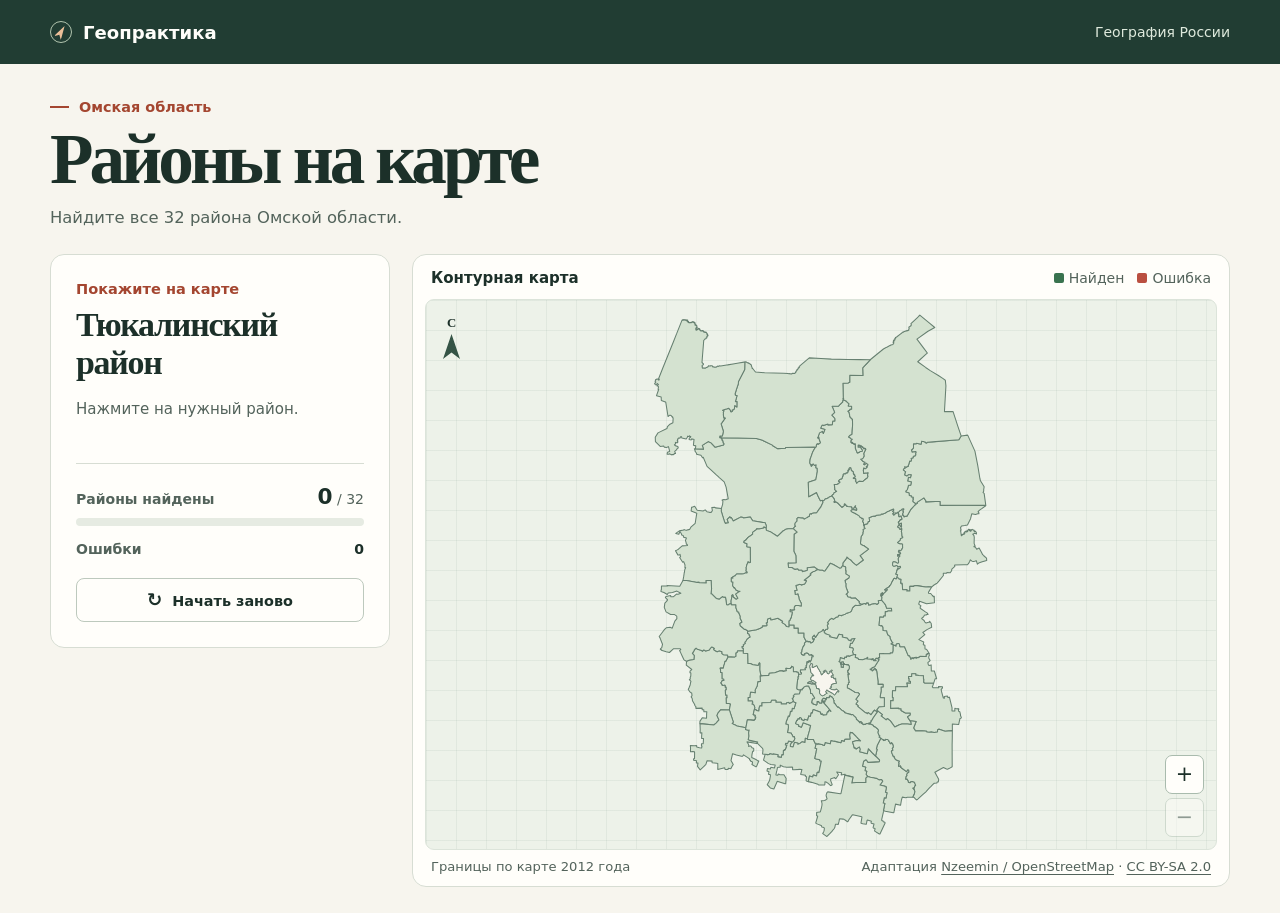
==== index.html @ 109f1930 "Publish the Omsk geography quiz" ====
<!doctype html>
<html lang="ru">
<head>
  <meta charset="utf-8">
  <meta name="viewport" content="width=device-width, initial-scale=1">
  <meta name="description" content="Проверьте, как хорошо вы знаете 32 района Омской области.">
  <title>Районы Омской области · Геопрактика</title>
  <link rel="stylesheet" href="style.css">
  <script defer src="districts.js"></script>
  <script defer src="quiz.js"></script>
</head>
<body>
  <header class="masthead">
    <div class="masthead-inner">
      <div class="brand"><span class="brand-mark" aria-hidden="true"></span>Геопрактика</div>
      <span class="subject">География России</span>
    </div>
  </header>
  <main>
    <div class="intro">
      <p class="category"><span></span> Омская область</p>
      <h1>Районы на карте</h1>
      <p class="description">Найдите все 32 района Омской области.</p>
    </div>
    <div class="workspace">
      <section class="quiz" aria-labelledby="target">
        <div class="question" aria-live="polite" aria-atomic="true">
          <p id="prompt" class="prompt">Покажите на карте</p>
          <h2 id="target">Загрузка карты…</h2>
        </div>
        <div id="feedback" role="status" class="feedback">Нажмите на нужный район.</div>
        <div class="results">
          <div class="result-head">
            <label for="progress">Районы найдены</label>
            <span class="count"><strong id="solved">0</strong><span> / </span><span id="total">32</span></span>
          </div>
          <progress id="progress" value="0" max="32"></progress>
          <p class="mistakes">Ошибки <strong id="mistakes">0</strong></p>
        </div>
        <button id="restart" class="restart" type="button" disabled><span aria-hidden="true">↻</span> Начать заново</button>
      </section>
      <figure class="map-panel">
        <div class="map-top">
          <figcaption>Контурная карта</figcaption>
          <div class="legend"><span><i class="swatch correct"></i> Найден</span><span><i class="swatch incorrect"></i> Ошибка</span></div>
        </div>
        <div class="map-frame">
          <div class="north" aria-hidden="true">С<span></span></div>
          <svg id="map" aria-label="Карта районов Омской области" role="group"></svg>
          <div class="map-controls" aria-label="Масштаб карты">
            <button type="button" id="zoom-in" aria-label="Приблизить">+</button>
            <button type="button" id="zoom-out" aria-label="Отдалить" disabled>−</button>
          </div>
        </div>
        <div class="map-bottom">
          <span>Границы по карте 2012 года</span>
          <span>Адаптация <a href="https://commons.wikimedia.org/wiki/File:Outline-Omskaya.svg">Nzeemin / OpenStreetMap</a> · <a href="https://creativecommons.org/licenses/by-sa/2.0/">CC BY-SA 2.0</a></span>
        </div>
      </figure>
    </div>
  </main>
  <noscript><p class="no-script">Для работы тренажёра включите JavaScript в браузере.</p></noscript>
</body>
</html>
---- style.css ----
:root {
  color-scheme: light;
  --paper: #f7f5ee;
  --white: #fffefa;
  --ink: #1c3029;
  --muted: #53635b;
  --line: #d7ddd3;
  --accent: #a44630;
  --green: #39734f;
  --red: #ba4f40;
  font-family: "Segoe UI", system-ui, sans-serif;
  color: var(--ink);
  background: var(--paper);
}
*, *::before, *::after { box-sizing: border-box; }
body { margin: 0; }
button { color: inherit; font: inherit; cursor: pointer; }
button:disabled { cursor: default; opacity: .45; }
button:focus-visible, a:focus-visible { outline: 2px solid var(--accent); outline-offset: 4px; }
.masthead { background: #213d33; color: #fffefa; }
.masthead-inner, main { width: min(1180px, calc(100% - 64px)); margin-inline: auto; }
.masthead-inner { min-height: 64px; display: flex; align-items: center; justify-content: space-between; gap: 16px; }
.brand { display: flex; align-items: center; gap: 11px; font-size: 1.13rem; font-weight: 700; }
.brand-mark { width: 22px; height: 22px; border: 1px solid #b1c4ae; border-radius: 50%; position: relative; }
.brand-mark::after { content: ""; position: absolute; inset: 3px 6px; background: #ecbf99; clip-path: polygon(50% 0, 100% 100%, 50% 73%, 0 100%); transform: rotate(31deg); }
.subject { font-size: .875rem; color: #dfeadd; }
.intro { margin: 35px 0 27px; }
.category { color: var(--accent); margin: 0 0 7px; font-weight: 700; font-size: .9rem; }
.category span { display: inline-block; width: 19px; height: 2px; margin: 0 5px 4px 0; background: currentColor; }
h1, h2 { font-family: Georgia, "Times New Roman", serif; }
h1 { font-size: clamp(2.55rem, 6vw, 4.45rem); line-height: 1.04; letter-spacing: -.055em; margin: 0; font-weight: 700; }
.description { margin: 12px 0 0; color: var(--muted); font-size: 1.025rem; }
.workspace { display: grid; grid-template-columns: minmax(270px, 340px) minmax(0, 1fr); gap: 22px; align-items: start; margin-bottom: 26px; }
.quiz, .map-panel { background: var(--white); border: 1px solid var(--line); border-radius: 14px; }
.quiz { padding: 25px; }
.prompt { margin: 0 0 9px; color: var(--accent); font-weight: 700; font-size: .91rem; }
h2 { margin: 0; font-size: clamp(1.65rem, 2.65vw, 2.4rem); line-height: 1.13; letter-spacing: -.037em; overflow-wrap: break-word; }
.feedback { margin: 16px 0 22px; min-height: 2.8em; font-size: .94rem; line-height: 1.4; color: var(--muted); }
.feedback[data-tone="wrong"] { color: #a63d31; }
.feedback[data-tone="right"] { color: #2f6946; }
.results { border-top: 1px solid var(--line); padding-top: 20px; }
.result-head, .mistakes { display: flex; align-items: baseline; justify-content: space-between; gap: 8px; }
.result-head label, .mistakes { color: var(--muted); font-size: .875rem; font-weight: 600; }
.count { font-size: .875rem; font-variant-numeric: tabular-nums; color: var(--muted); white-space: nowrap; }
.count strong { font-size: 1.35rem; color: var(--ink); }
progress { display: block; width: 100%; height: 8px; margin-top: 9px; appearance: none; border: 0; border-radius: 5px; overflow: hidden; color: var(--green); background: #e6ebe2; }
progress::-webkit-progress-bar { background: #e6ebe2; }
progress::-webkit-progress-value { background: var(--green); border-radius: 5px; }
progress::-moz-progress-bar { background: var(--green); }
.mistakes { margin: 15px 0 21px; }
.mistakes strong { color: var(--ink); }
.restart { width: 100%; min-height: 44px; padding: 8px 12px; background: transparent; border: 1px solid #bdc9bd; border-radius: 8px; font-weight: 650; font-size: .9rem; }
.restart span { font-size: 1.13rem; margin-right: 5px; }
.restart:hover:enabled { background: #edf1e9; }
.map-panel { margin: 0; padding: 12px; min-width: 0; }
.map-top, .map-bottom { display: flex; justify-content: space-between; align-items: center; flex-wrap: wrap; gap: 8px 16px; padding-inline: 6px; }
.map-top { padding-block: 2px 12px; }
.map-top figcaption { font-weight: 700; font-size: .94rem; }
.legend { display: flex; align-items: center; gap: 13px; font-size: .875rem; color: var(--muted); }
.legend span { display: inline-flex; align-items: center; gap: 5px; white-space: nowrap; }
.swatch { display: inline-block; width: 10px; height: 10px; border-radius: 2px; }
.swatch.correct { background: var(--green); }
.swatch.incorrect { background: var(--red); }
.map-frame { position: relative; overflow: hidden; border: 1px solid #dce4da; border-radius: 9px; background-color: #edf2e9; background-image: linear-gradient(90deg, #54736014 1px, transparent 1px), linear-gradient(#54736014 1px, transparent 1px); background-size: 30px 30px; }
#map { display: block; width: 100%; height: clamp(430px, 61vh, 670px); }
#map.zoomed { touch-action: none; cursor: grab; }
#map.zoomed:active { cursor: grabbing; }
.district { fill: #d4e2d0; stroke: #678071; stroke-width: 1.05; stroke-linejoin: round; vector-effect: non-scaling-stroke; cursor: pointer; }
.district:hover, .district:focus-visible { fill: #a9c6af; stroke: #243f34; stroke-width: 2; outline: none; }
.district.found { fill: #78ad81; stroke: #315f45; cursor: default; }
.district.missed { fill: #df8172; stroke: #a7392d; stroke-width: 1.7; }
.city { fill: #f7f5ee; stroke: #678071; stroke-width: 1; vector-effect: non-scaling-stroke; }
.north, .map-controls { position: absolute; z-index: 1; }
.north { inset: 16px auto auto 17px; display: grid; justify-items: center; gap: 3px; font: 700 .8rem Georgia, serif; pointer-events: none; }
.north span { width: 17px; height: 25px; background: #355446; clip-path: polygon(50% 0, 100% 100%, 50% 74%, 0 100%); }
.map-controls { inset: auto 12px 12px auto; display: grid; gap: 4px; }
.map-controls button { width: 39px; height: 39px; border: 1px solid #a9bbad; border-radius: 7px; background: var(--white); font-size: 1.3rem; line-height: 1; }
.map-controls button:hover:enabled { background: #d9e6d7; }
.map-bottom { color: var(--muted); font-size: .82rem; padding-top: 9px; }
.map-bottom a { color: inherit; text-underline-offset: 3px; }
.no-script { text-align: center; }
@media (max-width: 740px) {
  .masthead-inner, main { width: calc(100% - 28px); }
  .masthead-inner { min-height: 54px; }
  .intro { margin: 23px 0 17px; }
  .workspace { grid-template-columns: minmax(0, 1fr); gap: 10px; }
  .quiz { display: grid; grid-template-columns: minmax(0, 1fr) minmax(90px, 31%); column-gap: 12px; padding: 13px; position: sticky; top: 6px; z-index: 2; }
  .question { grid-column: 1; grid-row: 1; }
  .prompt { margin-bottom: 3px; }
  h2 { min-height: 3.39em; font-size: clamp(1.15rem, 5.4vw, 1.5rem); }
  .feedback { grid-column: 1; grid-row: 2; margin: 6px 0 0; min-height: 2.8em; font-size: .875rem; }
  .results { grid-column: 2; grid-row: 1 / 3; border-top: 0; padding-top: 0; }
  .result-head { align-items: start; flex-direction: column-reverse; gap: 1px; }
  progress { margin-top: 5px; }
  .mistakes { margin: 6px 0 0; }
  .restart { grid-column: 1 / -1; width: fit-content; min-height: 36px; margin-top: 8px; }
  .map-panel { padding: 8px; }
  .north { display: none; }
  #map { height: clamp(360px, 61svh, 530px); }
}
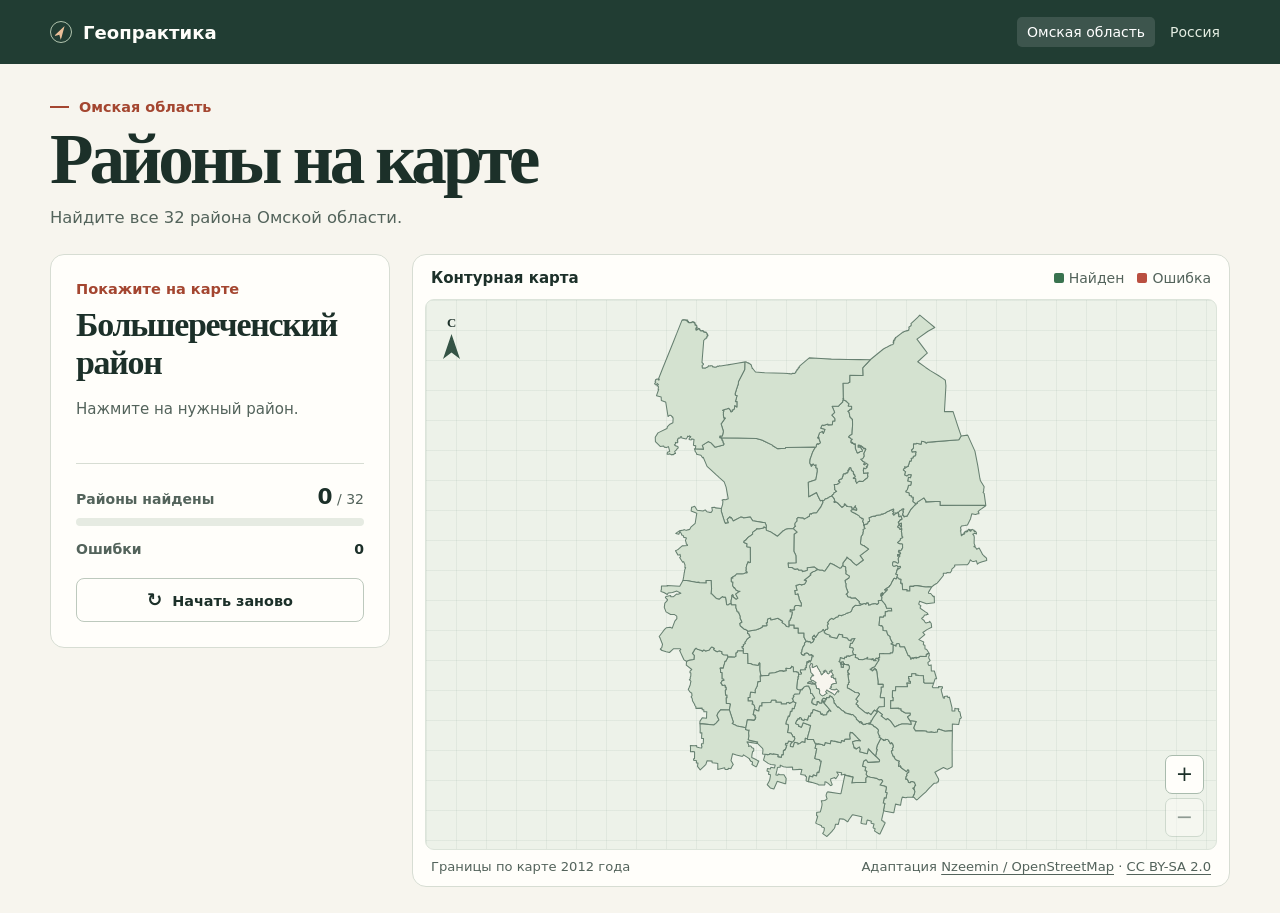
==== commit d8a5142e: "Add the Russia geography practice map" ====
--- a/index.html
+++ b/index.html
@@ -13,7 +13,10 @@
   <header class="masthead">
     <div class="masthead-inner">
       <div class="brand"><span class="brand-mark" aria-hidden="true"></span>Геопрактика</div>
-      <span class="subject">География России</span>
+      <nav class="exercise-nav" aria-label="Тренажёры">
+        <a href="index.html" aria-current="page">Омская область</a>
+        <a href="russia.html">Россия</a>
+      </nav>
     </div>
   </header>
   <main>
--- a/style.css
+++ b/style.css
@@ -23,7 +23,10 @@
 .brand { display: flex; align-items: center; gap: 11px; font-size: 1.13rem; font-weight: 700; }
 .brand-mark { width: 22px; height: 22px; border: 1px solid #b1c4ae; border-radius: 50%; position: relative; }
 .brand-mark::after { content: ""; position: absolute; inset: 3px 6px; background: #ecbf99; clip-path: polygon(50% 0, 100% 100%, 50% 73%, 0 100%); transform: rotate(31deg); }
-.subject { font-size: .875rem; color: #dfeadd; }
+.exercise-nav { display: flex; gap: 5px; align-items: center; }
+.exercise-nav a { color: #e4ede2; padding: 7px 10px; border-radius: 5px; text-decoration: none; font-size: .875rem; }
+.exercise-nav a:hover, .exercise-nav [aria-current="page"] { background: #ffffff20; color: white; }
+.exercise-nav a:focus-visible { outline-color: #f9c6a3; }
 .intro { margin: 35px 0 27px; }
 .category { color: var(--accent); margin: 0 0 7px; font-weight: 700; font-size: .9rem; }
 .category span { display: inline-block; width: 19px; height: 2px; margin: 0 5px 4px 0; background: currentColor; }
@@ -82,6 +85,7 @@
 @media (max-width: 740px) {
   .masthead-inner, main { width: calc(100% - 28px); }
   .masthead-inner { min-height: 54px; }
+  .exercise-nav a { padding-inline: 6px; font-size: .8rem; }
   .intro { margin: 23px 0 17px; }
   .workspace { grid-template-columns: minmax(0, 1fr); gap: 10px; }
   .quiz { display: grid; grid-template-columns: minmax(0, 1fr) minmax(90px, 31%); column-gap: 12px; padding: 13px; position: sticky; top: 6px; z-index: 2; }
@@ -98,3 +102,8 @@
   .north { display: none; }
   #map { height: clamp(360px, 61svh, 530px); }
 }
+@media (max-width: 370px) {
+  .masthead-inner { gap: 6px; }
+  .brand { gap: 6px; font-size: 1rem; }
+  .exercise-nav { gap: 2px; }
+}
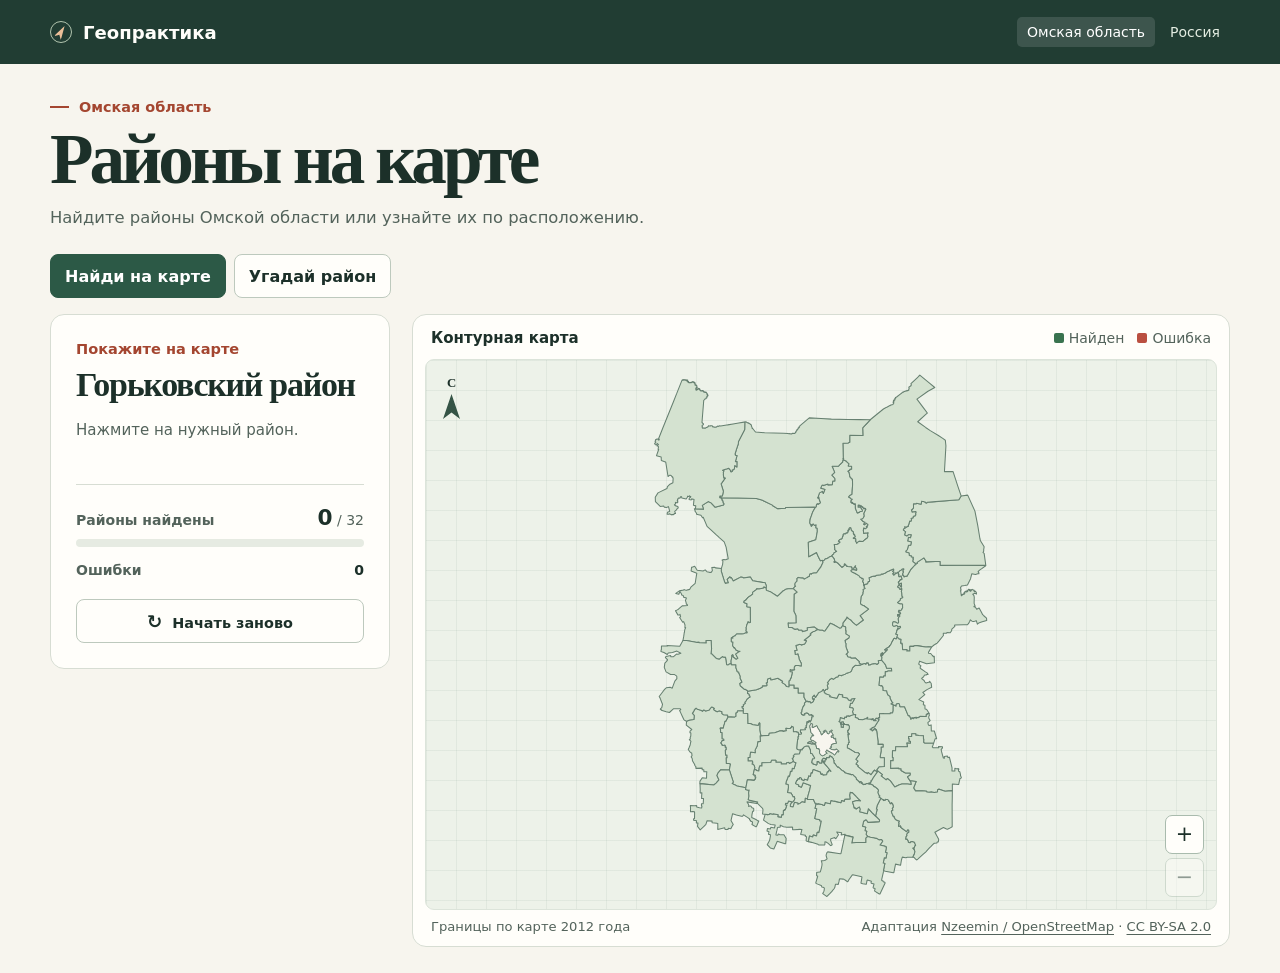
==== commit 7e6c709d: "Add Omsk district identification quiz" ====
--- a/index.html
+++ b/index.html
@@ -7,6 +7,7 @@
   <title>Районы Омской области · Геопрактика</title>
   <link rel="stylesheet" href="style.css">
   <script defer src="districts.js"></script>
+  <script defer src="omsk-identify.js"></script>
   <script defer src="quiz.js"></script>
 </head>
 <body>
@@ -23,10 +24,14 @@
     <div class="intro">
       <p class="category"><span></span> Омская область</p>
       <h1>Районы на карте</h1>
-      <p class="description">Найдите все 32 района Омской области.</p>
+      <p class="description">Найдите районы Омской области или узнайте их по расположению.</p>
     </div>
-    <div class="workspace">
-      <section class="quiz" aria-labelledby="target">
+    <div id="omsk-tabs" class="omsk-tabs" role="tablist" aria-label="Режим тренировки" hidden>
+      <button type="button" id="omsk-find-tab" role="tab" aria-controls="omsk-find" aria-selected="true">Найди на карте</button>
+      <button type="button" id="omsk-identify-tab" role="tab" aria-controls="omsk-identify" aria-selected="false" tabindex="-1">Угадай район</button>
+    </div>
+    <div class="workspace" id="omsk-workspace">
+      <section class="quiz" id="omsk-find" role="tabpanel" aria-labelledby="omsk-find-tab">
         <div class="question" aria-live="polite" aria-atomic="true">
           <p id="prompt" class="prompt">Покажите на карте</p>
           <h2 id="target">Загрузка карты…</h2>
@@ -41,6 +46,24 @@
           <p class="mistakes">Ошибки <strong id="mistakes">0</strong></p>
         </div>
         <button id="restart" class="restart" type="button" disabled><span aria-hidden="true">↻</span> Начать заново</button>
+      </section>
+      <section class="quiz omsk-identify" id="omsk-identify" role="tabpanel" aria-labelledby="omsk-identify-tab" hidden>
+        <div id="omsk-identify-round">
+          <div class="result-head">
+            <label for="omsk-identify-progress">Пройдено</label>
+            <span class="count" id="omsk-identify-count"></span>
+          </div>
+          <progress id="omsk-identify-progress" value="0" max="20"></progress>
+          <h2 id="omsk-identify-question" tabindex="-1">Какой район выделен на карте?</h2>
+          <div id="omsk-identify-options" role="group" aria-label="Варианты ответа"></div>
+          <p id="omsk-identify-feedback" class="feedback" role="status"></p>
+          <button type="button" class="omsk-continue" id="omsk-identify-next" hidden>Следующий вопрос</button>
+        </div>
+        <div id="omsk-identify-result" hidden>
+          <h2 id="omsk-identify-result-title" tabindex="-1">Раунд завершён</h2>
+          <p id="omsk-identify-score"></p>
+          <button type="button" class="restart" id="omsk-identify-replay">Сыграть ещё раз</button>
+        </div>
       </section>
       <figure class="map-panel">
         <div class="map-top">
--- a/style.css
+++ b/style.css
@@ -72,6 +72,7 @@
 .district:hover, .district:focus-visible { fill: #a9c6af; stroke: #243f34; stroke-width: 2; outline: none; }
 .district.found { fill: #78ad81; stroke: #315f45; cursor: default; }
 .district.missed { fill: #df8172; stroke: #a7392d; stroke-width: 1.7; }
+.district.revealed { fill: #78ad81; stroke: #255e40; stroke-width: 2.7; }
 .city { fill: #f7f5ee; stroke: #678071; stroke-width: 1; vector-effect: non-scaling-stroke; }
 .north, .map-controls { position: absolute; z-index: 1; }
 .north { inset: 16px auto auto 17px; display: grid; justify-items: center; gap: 3px; font: 700 .8rem Georgia, serif; pointer-events: none; }
@@ -107,3 +108,29 @@
   .brand { gap: 6px; font-size: 1rem; }
   .exercise-nav { gap: 2px; }
 }
+
+.omsk-tabs { display: flex; flex-wrap: wrap; gap: 8px; margin-bottom: 16px; }
+.omsk-tabs button { min-height: 44px; padding: 8px 14px; border: 1px solid #bdc9bd; border-radius: 8px; background: var(--white); font-weight: 650; }
+.omsk-tabs button[aria-selected="true"], .omsk-continue { background: #2c5946; border-color: #2c5946; color: white; }
+.omsk-tabs button[aria-selected="false"]:hover { background: #edf1e9; }
+.omsk-tabs[hidden], #omsk-find[hidden], #omsk-identify[hidden] { display: none; }
+.omsk-identify h2 { min-height: 0; margin: 16px 0 12px; font-size: clamp(1.35rem, 2.6vw, 1.8rem); }
+#omsk-identify-options { display: grid; gap: 6px; }
+#omsk-identify-options button { min-width: 0; min-height: 44px; padding: 6px 10px; border: 1px solid #bdc9bd; border-radius: 7px; background: var(--white); text-align: left; overflow-wrap: anywhere; font-size: .92rem; }
+#omsk-identify-options button:not([aria-disabled="true"]):hover { background: #edf1e9; }
+#omsk-identify-options button[aria-disabled="true"] { cursor: default; }
+#omsk-identify-options [data-result="right"] { color: #275d3d; background: #e4f2e6; border-color: #39734f; font-weight: 650; }
+#omsk-identify-options [data-result="wrong"] { color: #943b2e; background: #f8e5e0; border-color: #ba4f40; }
+.omsk-identify .feedback { min-height: 0; margin: 10px 0; }
+.omsk-identify .feedback:empty { display: none; }
+.omsk-continue { width: 100%; min-height: 44px; border: 0; border-radius: 7px; font-weight: 650; }
+.omsk-continue:hover { background: #254937; }
+#omsk-workspace:has(.omsk-map-identify) .legend { display: none; }
+.omsk-map-identify .district { pointer-events: none; fill: #d4e2d0; stroke: #678071; stroke-width: 1.05; }
+.omsk-map-identify .district.identify-target { fill: #e3a28f; stroke: #943b2e; stroke-width: 2.6; }
+@media (max-width: 740px) {
+  .omsk-identify { display: block; position: static; }
+  #omsk-workspace:has(.omsk-map-identify) .map-panel { grid-row: 1; }
+  #omsk-workspace #map.omsk-map-identify { height: clamp(300px, 52svh, 460px); }
+  #omsk-identify-options { grid-template-columns: repeat(2, minmax(0, 1fr)); }
+}
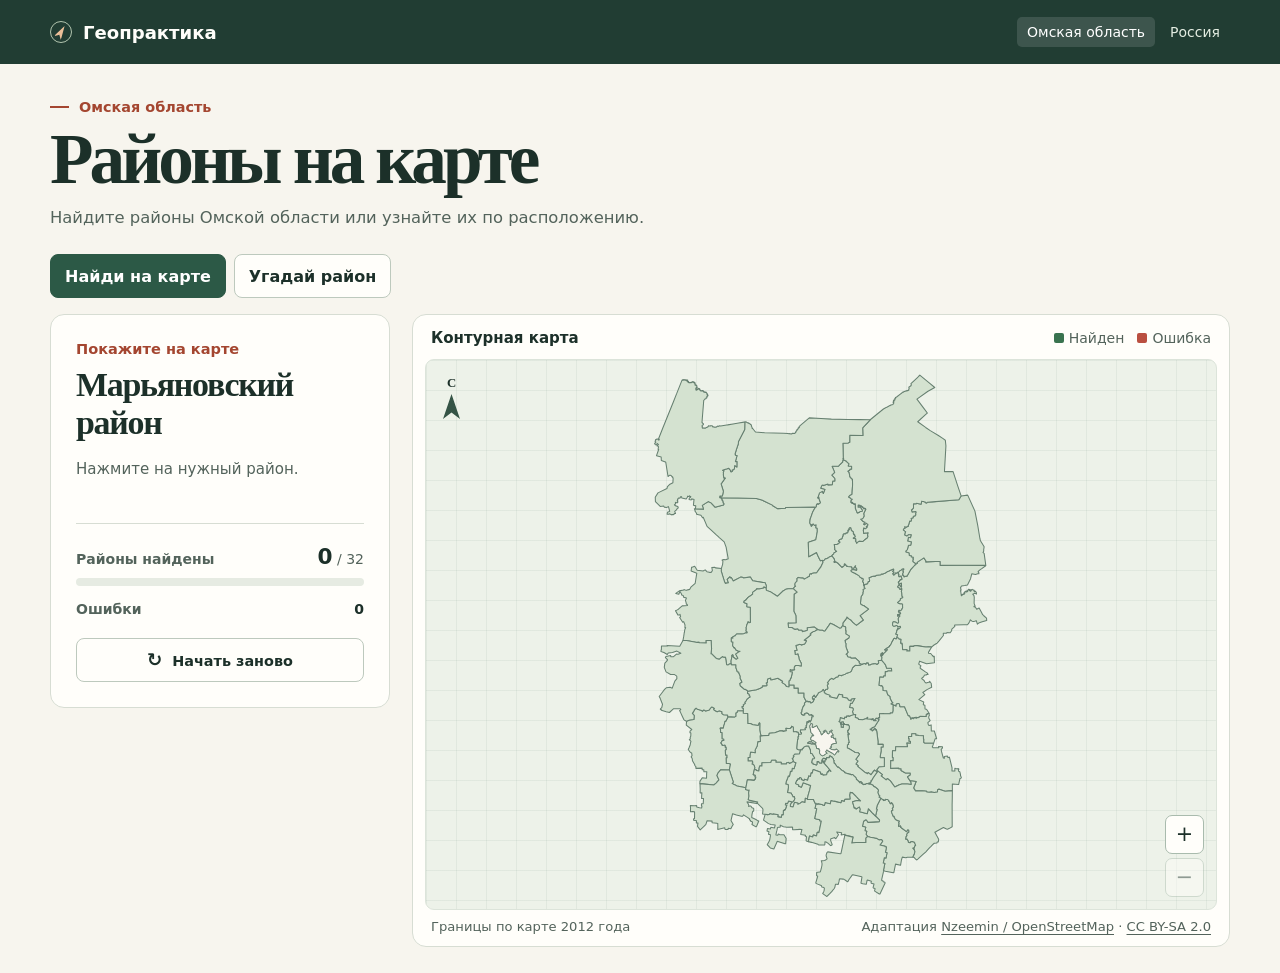
==== commit 605f902d: "Reload Omsk feedback assets for returning visitors" ====
--- a/index.html
+++ b/index.html
@@ -5,9 +5,9 @@
   <meta name="viewport" content="width=device-width, initial-scale=1">
   <meta name="description" content="Проверьте, как хорошо вы знаете 32 района Омской области.">
   <title>Районы Омской области · Геопрактика</title>
-  <link rel="stylesheet" href="style.css">
+  <link rel="stylesheet" href="style.css?v=omsk-feedback">
   <script defer src="districts.js"></script>
-  <script defer src="omsk-identify.js"></script>
+  <script defer src="omsk-identify.js?v=omsk-feedback"></script>
   <script defer src="quiz.js"></script>
 </head>
 <body>
--- a/style.css
+++ b/style.css
@@ -128,6 +128,7 @@
 #omsk-workspace:has(.omsk-map-identify) .legend { display: none; }
 .omsk-map-identify .district { pointer-events: none; fill: #d4e2d0; stroke: #678071; stroke-width: 1.05; }
 .omsk-map-identify .district.identify-target { fill: #e3a28f; stroke: #943b2e; stroke-width: 2.6; }
+.omsk-map-identify.omsk-identify-correct .district.identify-target { fill: #78ad81; stroke: #255e40; }
 @media (max-width: 740px) {
   .omsk-identify { display: block; position: static; }
   #omsk-workspace:has(.omsk-map-identify) .map-panel { grid-row: 1; }
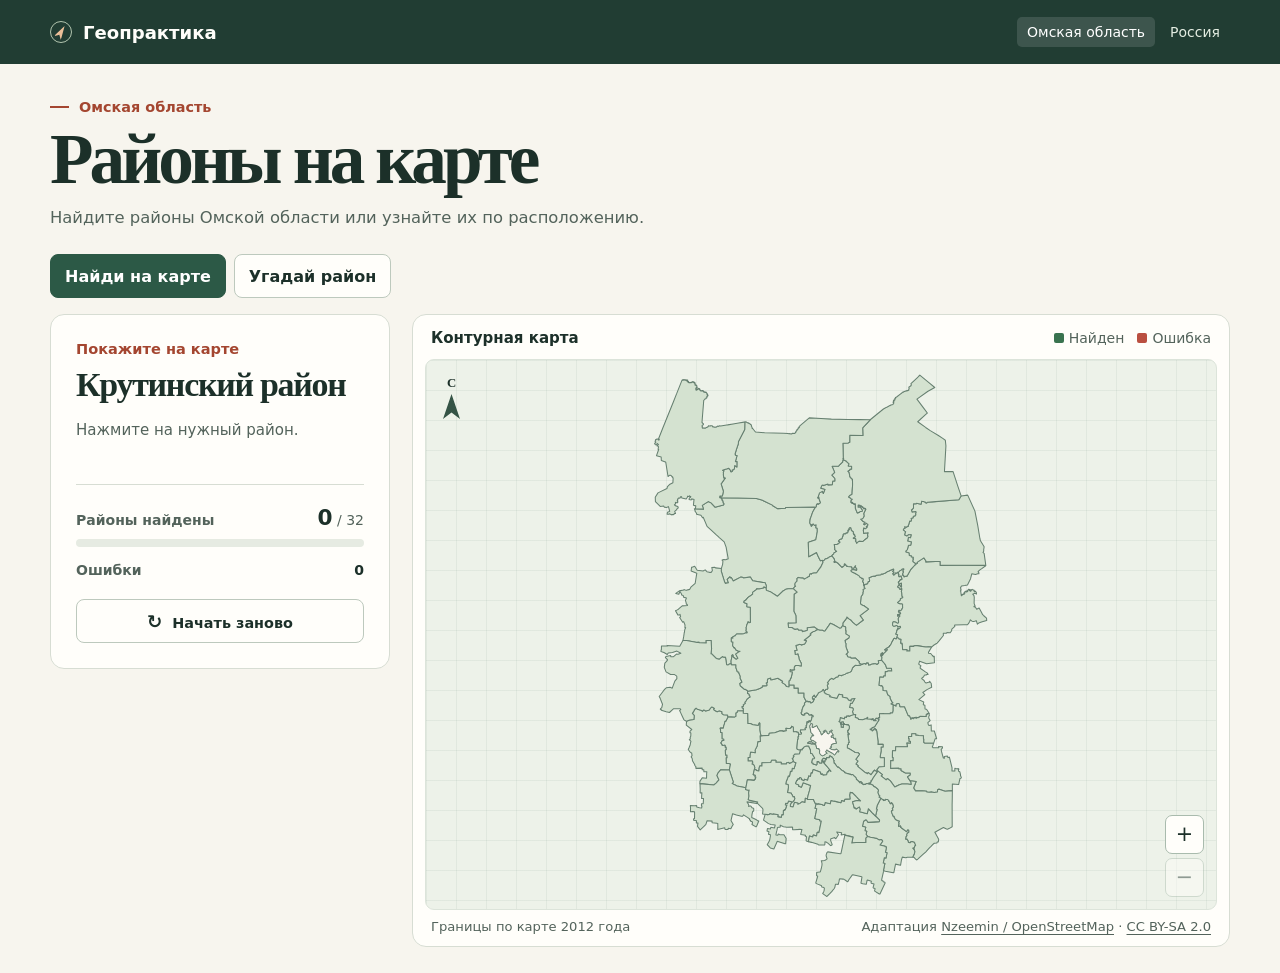
==== commit 4f971b7d: "Use blue for the unanswered Omsk district" ====
--- a/index.html
+++ b/index.html
@@ -5,7 +5,7 @@
   <meta name="viewport" content="width=device-width, initial-scale=1">
   <meta name="description" content="Проверьте, как хорошо вы знаете 32 района Омской области.">
   <title>Районы Омской области · Геопрактика</title>
-  <link rel="stylesheet" href="style.css?v=omsk-feedback">
+  <link rel="stylesheet" href="style.css?v=omsk-blue">
   <script defer src="districts.js"></script>
   <script defer src="omsk-identify.js?v=omsk-feedback"></script>
   <script defer src="quiz.js"></script>
--- a/style.css
+++ b/style.css
@@ -127,7 +127,7 @@
 .omsk-continue:hover { background: #254937; }
 #omsk-workspace:has(.omsk-map-identify) .legend { display: none; }
 .omsk-map-identify .district { pointer-events: none; fill: #d4e2d0; stroke: #678071; stroke-width: 1.05; }
-.omsk-map-identify .district.identify-target { fill: #e3a28f; stroke: #943b2e; stroke-width: 2.6; }
+.omsk-map-identify .district.identify-target { fill: #92bfd8; stroke: #28566e; stroke-width: 2.6; }
 .omsk-map-identify.omsk-identify-correct .district.identify-target { fill: #78ad81; stroke: #255e40; }
 @media (max-width: 740px) {
   .omsk-identify { display: block; position: static; }
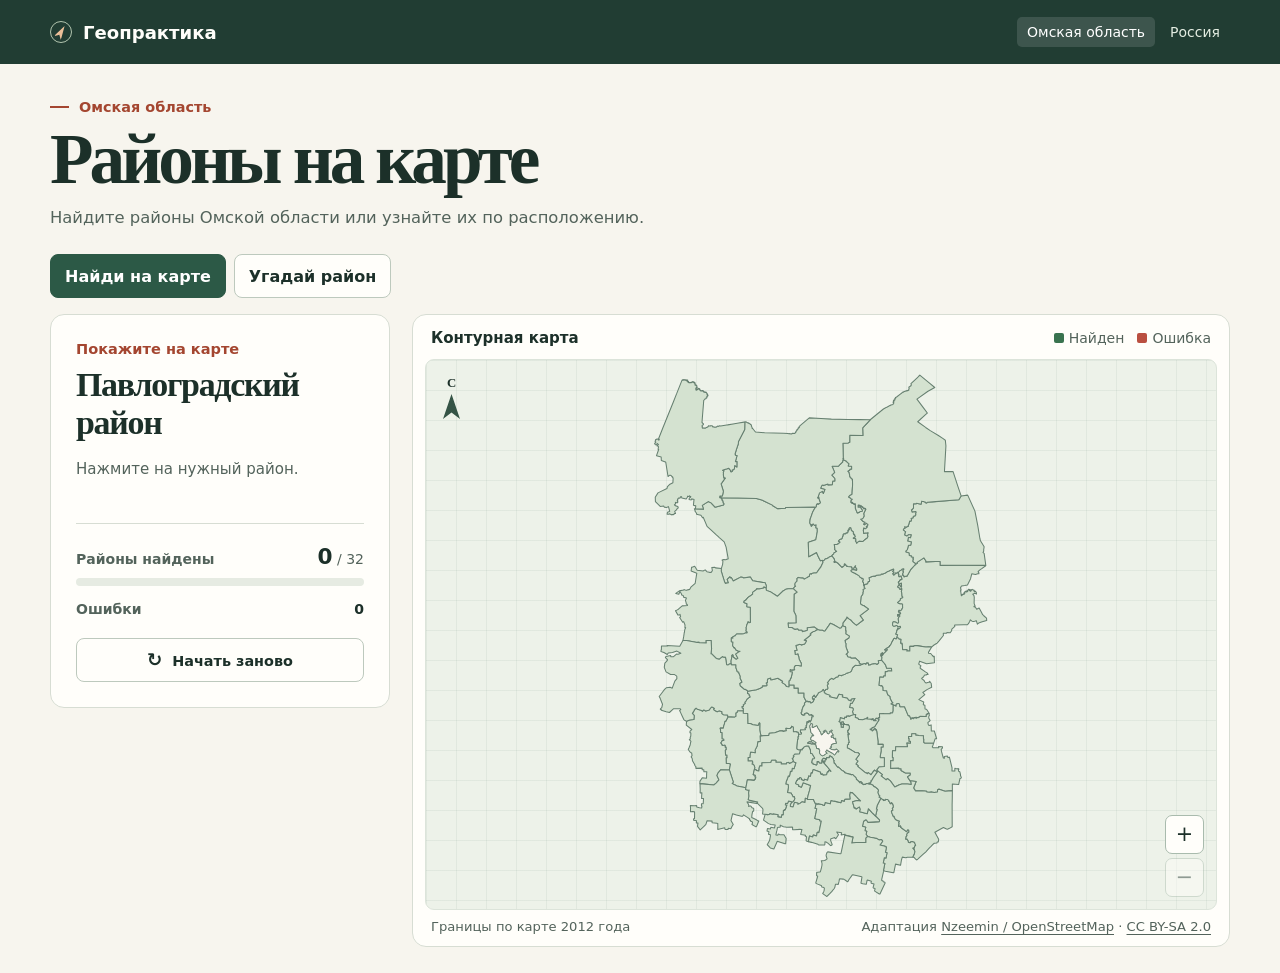
==== commit b577e5d9: "Shorten Omsk district answer labels" ====
--- a/index.html
+++ b/index.html
@@ -7,7 +7,7 @@
   <title>Районы Омской области · Геопрактика</title>
   <link rel="stylesheet" href="style.css?v=omsk-blue">
   <script defer src="districts.js"></script>
-  <script defer src="omsk-identify.js?v=omsk-feedback"></script>
+  <script defer src="omsk-identify.js?v=omsk-short-names"></script>
   <script defer src="quiz.js"></script>
 </head>
 <body>
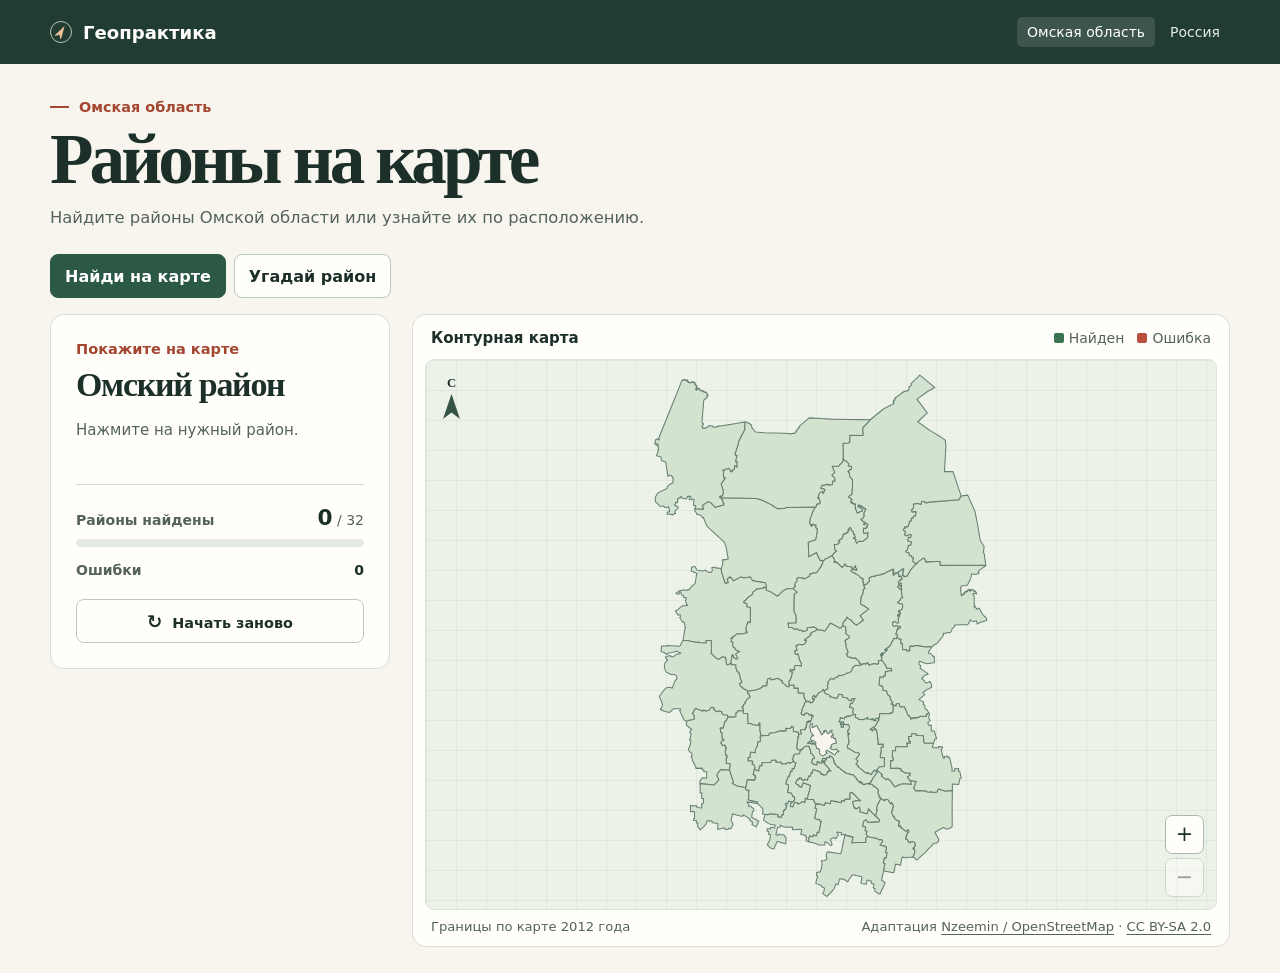
==== commit d42be2ab: "Add social sharing previews for Geo Practice" ====
--- a/index.html
+++ b/index.html
@@ -4,6 +4,18 @@
   <meta charset="utf-8">
   <meta name="viewport" content="width=device-width, initial-scale=1">
   <meta name="description" content="Проверьте, как хорошо вы знаете 32 района Омской области.">
+  <meta property="og:type" content="website">
+  <meta property="og:locale" content="ru_RU">
+  <meta property="og:site_name" content="Геопрактика">
+  <meta property="og:title" content="Районы Омской области · Геопрактика">
+  <meta property="og:description" content="Найди районы Омской области на карте или угадай их по контуру. Интерактивный тренажёр из 32 районов.">
+  <meta property="og:url" content="https://alenaborzoyuniverse-dev.github.io/geo-praktika/">
+  <meta property="og:image" content="https://alenaborzoyuniverse-dev.github.io/geo-praktika/geo-praktika-preview.png">
+  <meta property="og:image:type" content="image/png">
+  <meta property="og:image:width" content="1200">
+  <meta property="og:image:height" content="630">
+  <meta property="og:image:alt" content="Геопрактика. География на карте. Контур России с отметкой Омска.">
+  <meta name="twitter:card" content="summary_large_image">
   <title>Районы Омской области · Геопрактика</title>
   <link rel="stylesheet" href="style.css?v=omsk-blue">
   <script defer src="districts.js"></script>
